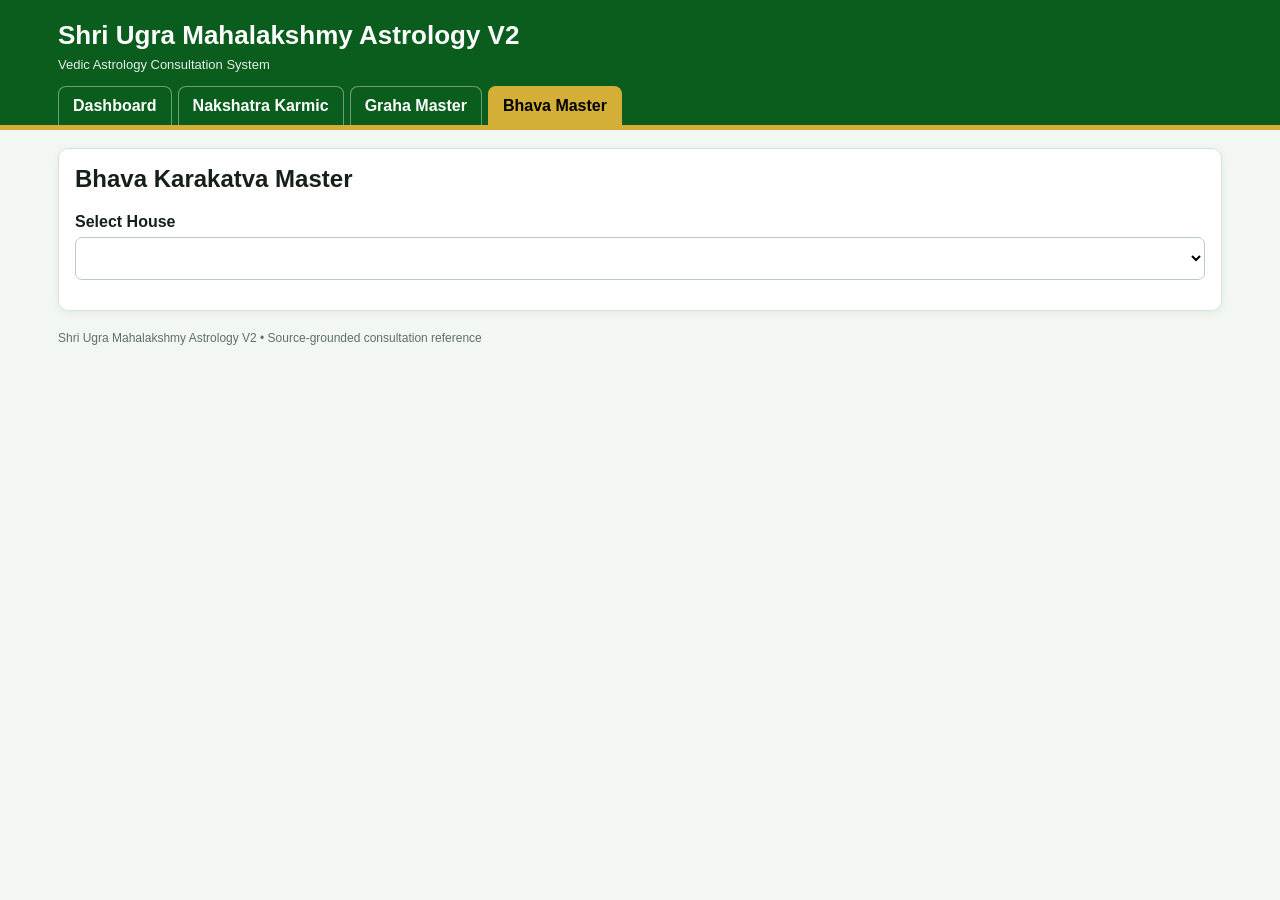
==== bhava.html @ c1feea2d "Add Bhava Karakatva Master module" ====
<!doctype html><html><head><meta charset="utf-8"><meta name="viewport" content="width=device-width,initial-scale=1"><meta name="theme-color" content="#0B5D1E"><title>Shri Ugra Mahalakshmy Astrology V2 — Bhava Karakatva Master</title><link rel="stylesheet" href="styles.css"></head><body><header><div class="head"><div class="brand">Shri Ugra Mahalakshmy Astrology V2</div><div class="sub">Vedic Astrology Consultation System</div><nav class="nav"><a href="index.html">Dashboard</a><a href="nakshatra.html">Nakshatra Karmic</a><a href="graha.html">Graha Master</a><a class="active" href="bhava.html">Bhava Master</a></nav></div></header><main><section class="card"><h2>Bhava Karakatva Master</h2><label for="sel">Select House</label><select id="sel"></select><div id="out" class="details"></div></section><footer>Shri Ugra Mahalakshmy Astrology V2 • Source-grounded consultation reference</footer></main><script>fetch('data/bhavas.json').then(r=>r.json()).then(data=>{const s=document.getElementById('sel'),o=document.getElementById('out');data.forEach((x,i)=>s.add(new Option(`${x.house}. ${x.name}`,i)));function render(){const x=data[+s.value];o.innerHTML=`<div class="metric"><span>House</span><strong>${x.house}</strong></div><div class="metric"><span>Main Theme</span><strong>${x.summary}</strong></div><div class="metric"><span>Karakas</span><strong>${x.karakas}</strong></div><div class="metric wide"><span class="source-tag">SOURCE — Key Karakatvas</span><div class="source">${x.keyKarakatvas.join(' • ')}</div></div>`}s.onchange=render;render()})</script></body></html>
---- styles.css ----
:root{--green:#0B5D1E;--gold:#D4AF37;--ink:#152018;--muted:#617064;--bg:#f2f7f2;--panel:#fff;--line:#d7e3d9;--soft:#f6fbf7;--warn:#fff7dc}
*{box-sizing:border-box}body{margin:0;font-family:Arial,Helvetica,sans-serif;color:var(--ink);background:var(--bg)}header{background:var(--green);color:#fff;border-bottom:5px solid var(--gold)}.head{max-width:1200px;margin:auto;padding:20px 18px 0}.brand{font-size:26px;font-weight:800}.sub{font-size:13px;opacity:.9;margin:6px 0 14px}.nav{display:flex;gap:6px;flex-wrap:wrap}.nav a{color:#fff;text-decoration:none;font-weight:700;padding:10px 14px;border:1px solid #ffffff66;border-bottom:0;border-radius:8px 8px 0 0}.nav a.active{background:var(--gold);color:#000;border-color:var(--gold)}main{max-width:1200px;margin:auto;padding:18px;display:grid;gap:16px}.card{background:var(--panel);border:1px solid var(--line);border-radius:10px;padding:16px;box-shadow:0 2px 10px #0b5d1e12}.hero{background:linear-gradient(135deg,#ffffff,#f7fbf7)}h1,h2,h3{margin-top:0}.grid{display:grid;grid-template-columns:repeat(3,minmax(0,1fr));gap:12px}.module{padding:16px;border:1px solid var(--line);border-radius:10px;background:var(--soft)}.module a{color:var(--green);font-weight:800;text-decoration:none}.badge{display:inline-block;background:var(--gold);color:#000;padding:4px 9px;border-radius:999px;font-size:12px;font-weight:800}label{display:block;font-weight:800;margin-bottom:6px}select,input{width:100%;padding:11px;border:1px solid #b9cfbd;border-radius:7px;background:white;font:inherit}select:focus,input:focus{outline:2px solid var(--gold);border-color:var(--gold)}.details{display:grid;grid-template-columns:repeat(3,minmax(0,1fr));gap:10px;margin-top:14px}.metric{background:var(--soft);border:1px solid var(--line);border-radius:8px;padding:12px}.metric span{font-size:12px;color:var(--muted);display:block;margin-bottom:5px}.metric strong{font-size:17px}.wide{grid-column:1/-1}.source{white-space:pre-wrap;font-family:inherit;font-size:13px;line-height:1.5;background:#fbfcfb;border-left:4px solid var(--gold);padding:12px;border-radius:6px;max-height:370px;overflow:auto}.notice{background:var(--warn);border:1px solid #ead48b;padding:12px;border-radius:8px;font-size:13px;line-height:1.45}.source-tag{font-size:11px;font-weight:800;color:#6e5a15;text-transform:uppercase;letter-spacing:.06em}footer{font-size:12px;color:var(--muted);padding:4px 0 20px}@media(max-width:820px){.head,main{padding-left:10px;padding-right:10px}.grid,.details{grid-template-columns:1fr}.nav a{flex:1;text-align:center;padding:9px 6px}.brand{font-size:21px}}
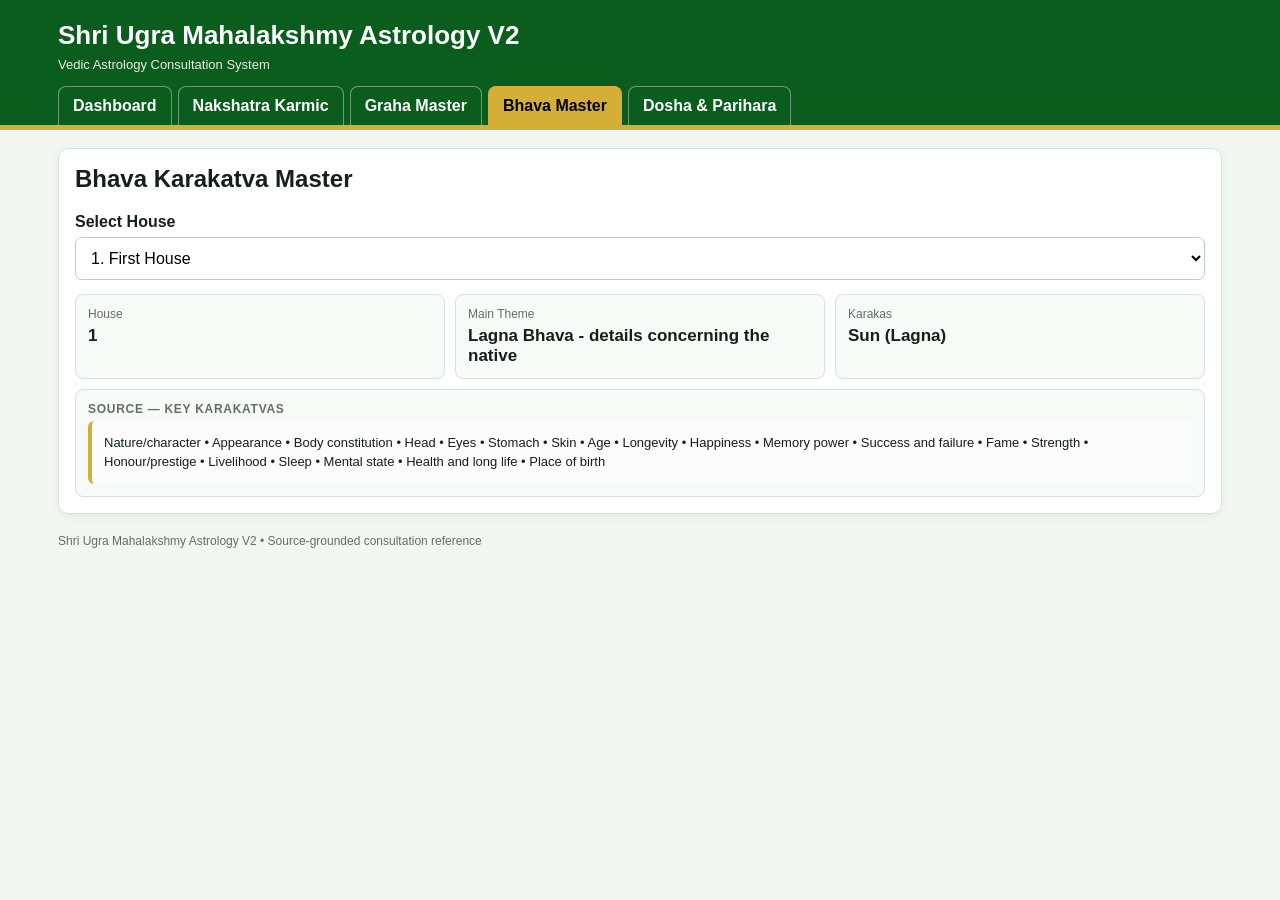
==== commit 1ea1e858: "Add Dosha module navigation to Bhava Master" ====
--- a/bhava.html
+++ b/bhava.html
@@ -1 +1 @@
-<!doctype html><html><head><meta charset="utf-8"><meta name="viewport" content="width=device-width,initial-scale=1"><meta name="theme-color" content="#0B5D1E"><title>Shri Ugra Mahalakshmy Astrology V2 — Bhava Karakatva Master</title><link rel="stylesheet" href="styles.css"></head><body><header><div class="head"><div class="brand">Shri Ugra Mahalakshmy Astrology V2</div><div class="sub">Vedic Astrology Consultation System</div><nav class="nav"><a href="index.html">Dashboard</a><a href="nakshatra.html">Nakshatra Karmic</a><a href="graha.html">Graha Master</a><a class="active" href="bhava.html">Bhava Master</a></nav></div></header><main><section class="card"><h2>Bhava Karakatva Master</h2><label for="sel">Select House</label><select id="sel"></select><div id="out" class="details"></div></section><footer>Shri Ugra Mahalakshmy Astrology V2 • Source-grounded consultation reference</footer></main><script>fetch('data/bhavas.json').then(r=>r.json()).then(data=>{const s=document.getElementById('sel'),o=document.getElementById('out');data.forEach((x,i)=>s.add(new Option(`${x.house}. ${x.name}`,i)));function render(){const x=data[+s.value];o.innerHTML=`<div class="metric"><span>House</span><strong>${x.house}</strong></div><div class="metric"><span>Main Theme</span><strong>${x.summary}</strong></div><div class="metric"><span>Karakas</span><strong>${x.karakas}</strong></div><div class="metric wide"><span class="source-tag">SOURCE — Key Karakatvas</span><div class="source">${x.keyKarakatvas.join(' • ')}</div></div>`}s.onchange=render;render()})</script></body></html>+<!doctype html><html><head><meta charset="utf-8"><meta name="viewport" content="width=device-width,initial-scale=1"><meta name="theme-color" content="#0B5D1E"><title>Shri Ugra Mahalakshmy Astrology V2 — Bhava Karakatva Master</title><link rel="stylesheet" href="styles.css"></head><body><header><div class="head"><div class="brand">Shri Ugra Mahalakshmy Astrology V2</div><div class="sub">Vedic Astrology Consultation System</div><nav class="nav"><a href="index.html">Dashboard</a><a href="nakshatra.html">Nakshatra Karmic</a><a href="graha.html">Graha Master</a><a class="active" href="bhava.html">Bhava Master</a><a href="dosha.html">Dosha &amp; Parihara</a></nav></div></header><main><section class="card"><h2>Bhava Karakatva Master</h2><label for="sel">Select House</label><select id="sel"></select><div id="out" class="details"></div></section><footer>Shri Ugra Mahalakshmy Astrology V2 • Source-grounded consultation reference</footer></main><script>fetch('data/bhavas.json').then(r=>r.json()).then(data=>{const s=document.getElementById('sel'),o=document.getElementById('out');data.forEach((x,i)=>s.add(new Option(`${x.house}. ${x.name}`,i)));function render(){const x=data[+s.value];o.innerHTML=`<div class="metric"><span>House</span><strong>${x.house}</strong></div><div class="metric"><span>Main Theme</span><strong>${x.summary}</strong></div><div class="metric"><span>Karakas</span><strong>${x.karakas}</strong></div><div class="metric wide"><span class="source-tag">SOURCE — Key Karakatvas</span><div class="source">${x.keyKarakatvas.join(' • ')}</div></div>`}s.onchange=render;render()})</script></body></html>
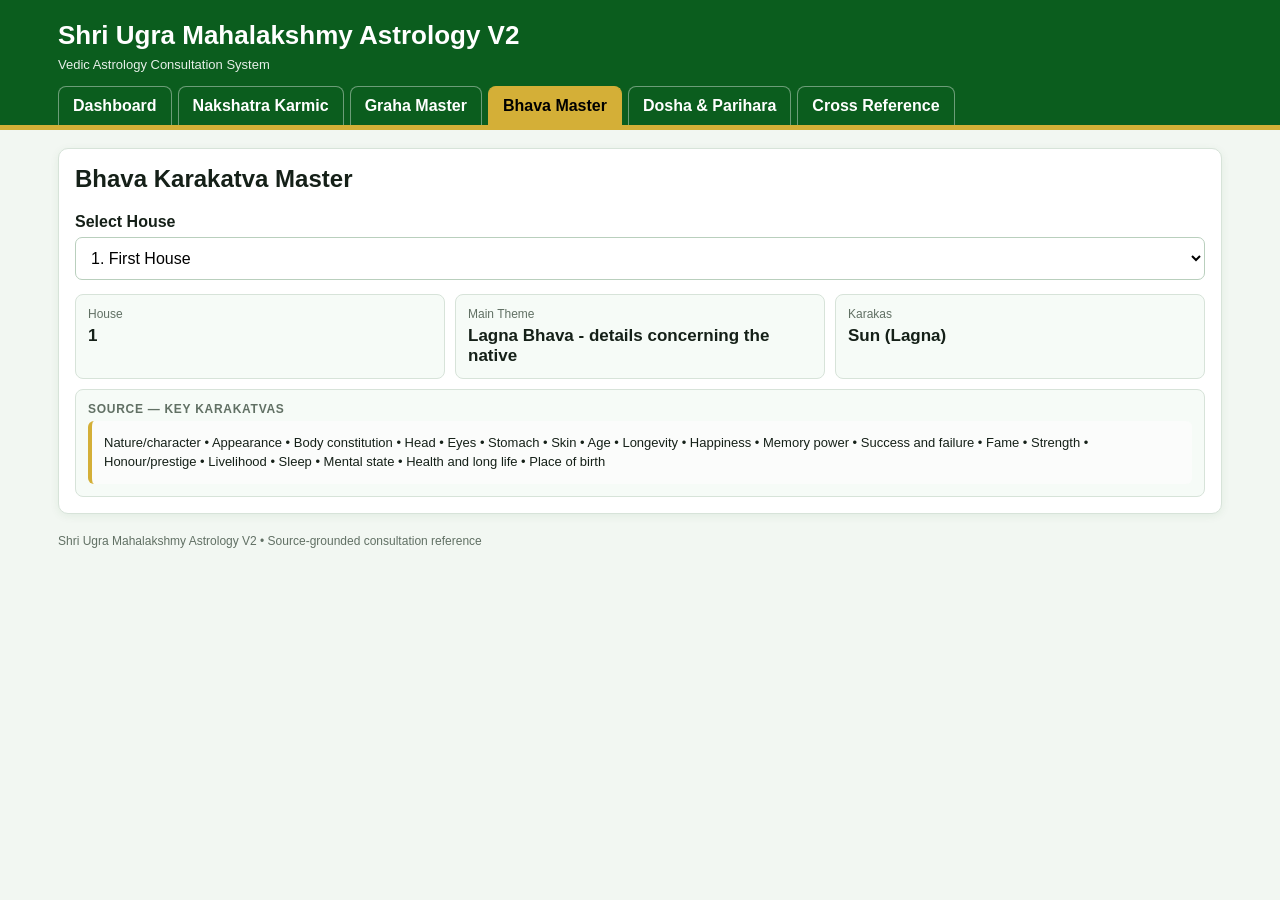
==== commit 2d0f6eb4: "Add cross-reference navigation" ====
--- a/bhava.html
+++ b/bhava.html
@@ -1 +1 @@
-<!doctype html><html><head><meta charset="utf-8"><meta name="viewport" content="width=device-width,initial-scale=1"><meta name="theme-color" content="#0B5D1E"><title>Shri Ugra Mahalakshmy Astrology V2 — Bhava Karakatva Master</title><link rel="stylesheet" href="styles.css"></head><body><header><div class="head"><div class="brand">Shri Ugra Mahalakshmy Astrology V2</div><div class="sub">Vedic Astrology Consultation System</div><nav class="nav"><a href="index.html">Dashboard</a><a href="nakshatra.html">Nakshatra Karmic</a><a href="graha.html">Graha Master</a><a class="active" href="bhava.html">Bhava Master</a><a href="dosha.html">Dosha &amp; Parihara</a></nav></div></header><main><section class="card"><h2>Bhava Karakatva Master</h2><label for="sel">Select House</label><select id="sel"></select><div id="out" class="details"></div></section><footer>Shri Ugra Mahalakshmy Astrology V2 • Source-grounded consultation reference</footer></main><script>fetch('data/bhavas.json').then(r=>r.json()).then(data=>{const s=document.getElementById('sel'),o=document.getElementById('out');data.forEach((x,i)=>s.add(new Option(`${x.house}. ${x.name}`,i)));function render(){const x=data[+s.value];o.innerHTML=`<div class="metric"><span>House</span><strong>${x.house}</strong></div><div class="metric"><span>Main Theme</span><strong>${x.summary}</strong></div><div class="metric"><span>Karakas</span><strong>${x.karakas}</strong></div><div class="metric wide"><span class="source-tag">SOURCE — Key Karakatvas</span><div class="source">${x.keyKarakatvas.join(' • ')}</div></div>`}s.onchange=render;render()})</script></body></html>+<!doctype html><html><head><meta charset="utf-8"><meta name="viewport" content="width=device-width,initial-scale=1"><meta name="theme-color" content="#0B5D1E"><title>Shri Ugra Mahalakshmy Astrology V2 — Bhava Karakatva Master</title><link rel="stylesheet" href="styles.css"></head><body><header><div class="head"><div class="brand">Shri Ugra Mahalakshmy Astrology V2</div><div class="sub">Vedic Astrology Consultation System</div><nav class="nav"><a href="index.html">Dashboard</a><a href="nakshatra.html">Nakshatra Karmic</a><a href="graha.html">Graha Master</a><a class="active" href="bhava.html">Bhava Master</a><a href="dosha.html">Dosha &amp; Parihara</a><a href="consultation.html">Cross Reference</a></nav></div></header><main><section class="card"><h2>Bhava Karakatva Master</h2><label for="sel">Select House</label><select id="sel"></select><div id="out" class="details"></div></section><footer>Shri Ugra Mahalakshmy Astrology V2 • Source-grounded consultation reference</footer></main><script>fetch('data/bhavas.json').then(r=>r.json()).then(data=>{const s=document.getElementById('sel'),o=document.getElementById('out');data.forEach((x,i)=>s.add(new Option(`${x.house}. ${x.name}`,i)));function render(){const x=data[+s.value];o.innerHTML=`<div class="metric"><span>House</span><strong>${x.house}</strong></div><div class="metric"><span>Main Theme</span><strong>${x.summary}</strong></div><div class="metric"><span>Karakas</span><strong>${x.karakas}</strong></div><div class="metric wide"><span class="source-tag">SOURCE — Key Karakatvas</span><div class="source">${x.keyKarakatvas.join(' • ')}</div></div>`}s.onchange=render;render()})</script></body></html>
--- a/styles.css
+++ b/styles.css
@@ -1,2 +1,2 @@
 :root{--green:#0B5D1E;--gold:#D4AF37;--ink:#152018;--muted:#617064;--bg:#f2f7f2;--panel:#fff;--line:#d7e3d9;--soft:#f6fbf7;--warn:#fff7dc}
-*{box-sizing:border-box}body{margin:0;font-family:Arial,Helvetica,sans-serif;color:var(--ink);background:var(--bg)}header{background:var(--green);color:#fff;border-bottom:5px solid var(--gold)}.head{max-width:1200px;margin:auto;padding:20px 18px 0}.brand{font-size:26px;font-weight:800}.sub{font-size:13px;opacity:.9;margin:6px 0 14px}.nav{display:flex;gap:6px;flex-wrap:wrap}.nav a{color:#fff;text-decoration:none;font-weight:700;padding:10px 14px;border:1px solid #ffffff66;border-bottom:0;border-radius:8px 8px 0 0}.nav a.active{background:var(--gold);color:#000;border-color:var(--gold)}main{max-width:1200px;margin:auto;padding:18px;display:grid;gap:16px}.card{background:var(--panel);border:1px solid var(--line);border-radius:10px;padding:16px;box-shadow:0 2px 10px #0b5d1e12}.hero{background:linear-gradient(135deg,#ffffff,#f7fbf7)}h1,h2,h3{margin-top:0}.grid{display:grid;grid-template-columns:repeat(3,minmax(0,1fr));gap:12px}.module{padding:16px;border:1px solid var(--line);border-radius:10px;background:var(--soft)}.module a{color:var(--green);font-weight:800;text-decoration:none}.badge{display:inline-block;background:var(--gold);color:#000;padding:4px 9px;border-radius:999px;font-size:12px;font-weight:800}label{display:block;font-weight:800;margin-bottom:6px}select,input{width:100%;padding:11px;border:1px solid #b9cfbd;border-radius:7px;background:white;font:inherit}select:focus,input:focus{outline:2px solid var(--gold);border-color:var(--gold)}.details{display:grid;grid-template-columns:repeat(3,minmax(0,1fr));gap:10px;margin-top:14px}.metric{background:var(--soft);border:1px solid var(--line);border-radius:8px;padding:12px}.metric span{font-size:12px;color:var(--muted);display:block;margin-bottom:5px}.metric strong{font-size:17px}.wide{grid-column:1/-1}.source{white-space:pre-wrap;font-family:inherit;font-size:13px;line-height:1.5;background:#fbfcfb;border-left:4px solid var(--gold);padding:12px;border-radius:6px;max-height:370px;overflow:auto}.notice{background:var(--warn);border:1px solid #ead48b;padding:12px;border-radius:8px;font-size:13px;line-height:1.45}.source-tag{font-size:11px;font-weight:800;color:#6e5a15;text-transform:uppercase;letter-spacing:.06em}footer{font-size:12px;color:var(--muted);padding:4px 0 20px}@media(max-width:820px){.head,main{padding-left:10px;padding-right:10px}.grid,.details{grid-template-columns:1fr}.nav a{flex:1;text-align:center;padding:9px 6px}.brand{font-size:21px}}
+*{box-sizing:border-box}body{margin:0;font-family:Arial,Helvetica,sans-serif;color:var(--ink);background:var(--bg)}header{background:var(--green);color:#fff;border-bottom:5px solid var(--gold)}.head{max-width:1200px;margin:auto;padding:20px 18px 0}.brand{font-size:26px;font-weight:800}.sub{font-size:13px;opacity:.9;margin:6px 0 14px}.nav{display:flex;gap:6px;flex-wrap:wrap}.nav a{color:#fff;text-decoration:none;font-weight:700;padding:10px 14px;border:1px solid #ffffff66;border-bottom:0;border-radius:8px 8px 0 0}.nav a.active{background:var(--gold);color:#000;border-color:var(--gold)}main{max-width:1200px;margin:auto;padding:18px;display:grid;gap:16px}.card{background:var(--panel);border:1px solid var(--line);border-radius:10px;padding:16px;box-shadow:0 2px 10px #0b5d1e12}.hero{background:linear-gradient(135deg,#ffffff,#f7fbf7)}h1,h2,h3{margin-top:0}.grid{display:grid;grid-template-columns:repeat(3,minmax(0,1fr));gap:12px}.module{padding:16px;border:1px solid var(--line);border-radius:10px;background:var(--soft)}.module a{color:var(--green);font-weight:800;text-decoration:none}.badge{display:inline-block;background:var(--gold);color:#000;padding:4px 9px;border-radius:999px;font-size:12px;font-weight:800}label{display:block;font-weight:800;margin-bottom:6px}select,input{width:100%;padding:11px;border:1px solid #b9cfbd;border-radius:7px;background:white;font:inherit}select:focus,input:focus{outline:2px solid var(--gold);border-color:var(--gold)}.details{display:grid;grid-template-columns:repeat(3,minmax(0,1fr));gap:10px;margin-top:14px}.metric{background:var(--soft);border:1px solid var(--line);border-radius:8px;padding:12px}.metric span{font-size:12px;color:var(--muted);display:block;margin-bottom:5px}.metric strong{font-size:17px}.wide{grid-column:1/-1}.source{white-space:pre-wrap;font-family:inherit;font-size:13px;line-height:1.5;background:#fbfcfb;border-left:4px solid var(--gold);padding:12px;border-radius:6px;max-height:370px;overflow:auto}.source-list{margin:8px 0 0;padding-left:20px;line-height:1.55;font-size:14px}.source-list li{margin:5px 0}.notice{background:var(--warn);border:1px solid #ead48b;padding:12px;border-radius:8px;font-size:13px;line-height:1.45}.source-tag{font-size:11px;font-weight:800;color:#6e5a15;text-transform:uppercase;letter-spacing:.06em}footer{font-size:12px;color:var(--muted);padding:4px 0 20px}@media(max-width:820px){.head,main{padding-left:10px;padding-right:10px}.grid,.details{grid-template-columns:1fr}.nav a{flex:1;text-align:center;padding:9px 6px}.brand{font-size:21px}}
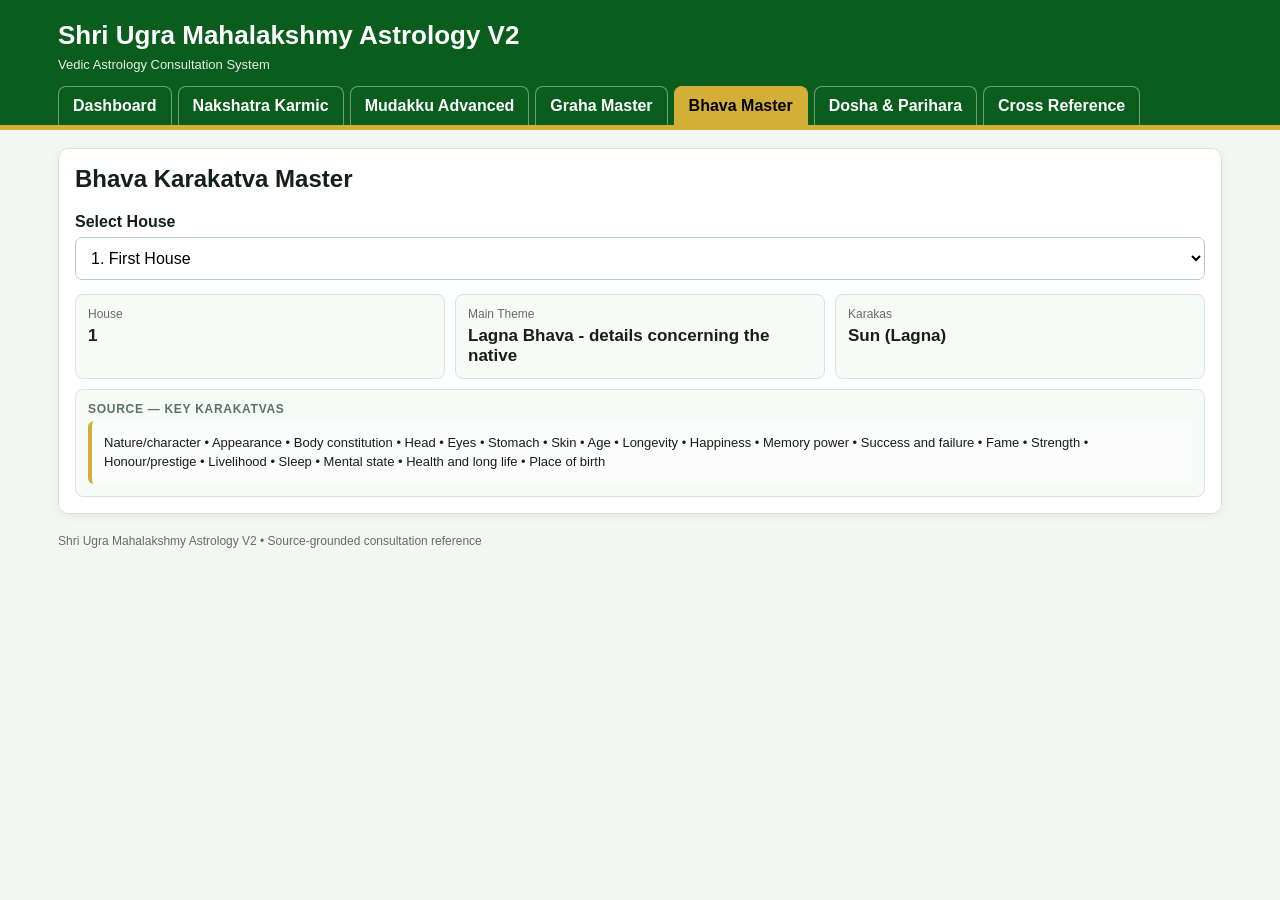
==== commit 61f4a8d3: "Add Mudakku Advanced navigation" ====
--- a/bhava.html
+++ b/bhava.html
@@ -1 +1 @@
-<!doctype html><html><head><meta charset="utf-8"><meta name="viewport" content="width=device-width,initial-scale=1"><meta name="theme-color" content="#0B5D1E"><title>Shri Ugra Mahalakshmy Astrology V2 — Bhava Karakatva Master</title><link rel="stylesheet" href="styles.css"></head><body><header><div class="head"><div class="brand">Shri Ugra Mahalakshmy Astrology V2</div><div class="sub">Vedic Astrology Consultation System</div><nav class="nav"><a href="index.html">Dashboard</a><a href="nakshatra.html">Nakshatra Karmic</a><a href="graha.html">Graha Master</a><a class="active" href="bhava.html">Bhava Master</a><a href="dosha.html">Dosha &amp; Parihara</a><a href="consultation.html">Cross Reference</a></nav></div></header><main><section class="card"><h2>Bhava Karakatva Master</h2><label for="sel">Select House</label><select id="sel"></select><div id="out" class="details"></div></section><footer>Shri Ugra Mahalakshmy Astrology V2 • Source-grounded consultation reference</footer></main><script>fetch('data/bhavas.json').then(r=>r.json()).then(data=>{const s=document.getElementById('sel'),o=document.getElementById('out');data.forEach((x,i)=>s.add(new Option(`${x.house}. ${x.name}`,i)));function render(){const x=data[+s.value];o.innerHTML=`<div class="metric"><span>House</span><strong>${x.house}</strong></div><div class="metric"><span>Main Theme</span><strong>${x.summary}</strong></div><div class="metric"><span>Karakas</span><strong>${x.karakas}</strong></div><div class="metric wide"><span class="source-tag">SOURCE — Key Karakatvas</span><div class="source">${x.keyKarakatvas.join(' • ')}</div></div>`}s.onchange=render;render()})</script></body></html>+<!doctype html><html><head><meta charset="utf-8"><meta name="viewport" content="width=device-width,initial-scale=1"><meta name="theme-color" content="#0B5D1E"><title>Shri Ugra Mahalakshmy Astrology V2 — Bhava Karakatva Master</title><link rel="stylesheet" href="styles.css"></head><body><header><div class="head"><div class="brand">Shri Ugra Mahalakshmy Astrology V2</div><div class="sub">Vedic Astrology Consultation System</div><nav class="nav"><a href="index.html">Dashboard</a><a href="nakshatra.html">Nakshatra Karmic</a><a href="mudakku.html">Mudakku Advanced</a><a href="graha.html">Graha Master</a><a class="active" href="bhava.html">Bhava Master</a><a href="dosha.html">Dosha &amp; Parihara</a><a href="consultation.html">Cross Reference</a></nav></div></header><main><section class="card"><h2>Bhava Karakatva Master</h2><label for="sel">Select House</label><select id="sel"></select><div id="out" class="details"></div></section><footer>Shri Ugra Mahalakshmy Astrology V2 • Source-grounded consultation reference</footer></main><script>fetch('data/bhavas.json').then(r=>r.json()).then(data=>{const s=document.getElementById('sel'),o=document.getElementById('out');data.forEach((x,i)=>s.add(new Option(`${x.house}. ${x.name}`,i)));function render(){const x=data[+s.value];o.innerHTML=`<div class="metric"><span>House</span><strong>${x.house}</strong></div><div class="metric"><span>Main Theme</span><strong>${x.summary}</strong></div><div class="metric"><span>Karakas</span><strong>${x.karakas}</strong></div><div class="metric wide"><span class="source-tag">SOURCE — Key Karakatvas</span><div class="source">${x.keyKarakatvas.join(' • ')}</div></div>`}s.onchange=render;render()})</script></body></html>
